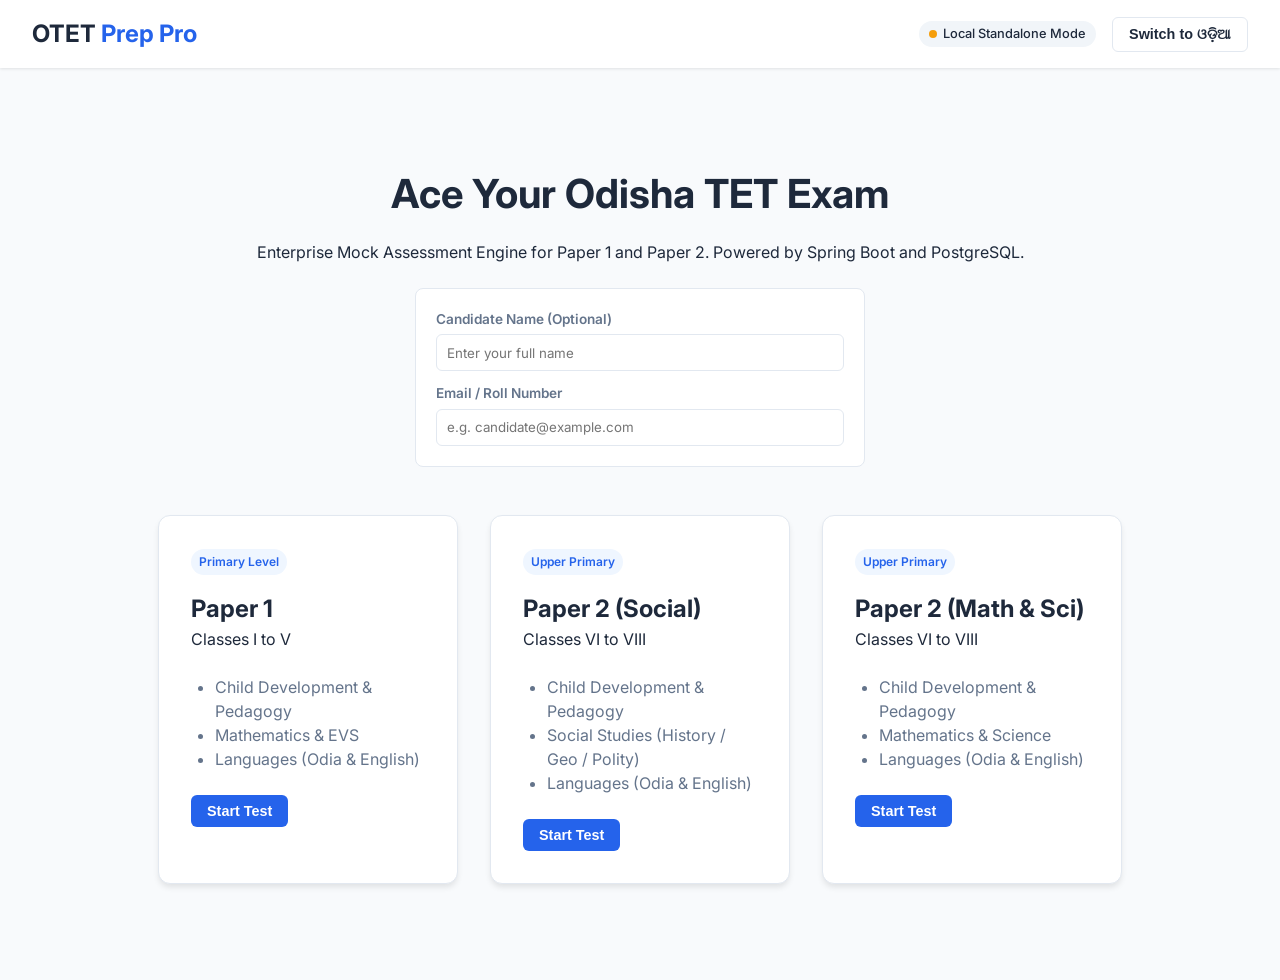
==== frontend/index.html @ 03b06c68 "feat: initial enterprise release - spring boot 3, postgresql schema, vercel frontend & anti-cheat en" ====
<!DOCTYPE html>
<html lang="en">

<head>
    <meta charset="UTF-8">
    <meta name="viewport" content="width=device-width, initial-scale=1.0">
    <title>OTET Prep Pro | Official Test Series</title>
    <link rel="stylesheet" href="style.css">
    <link rel="preconnect" href="https://fonts.googleapis.com">
    <link rel="preconnect" href="https://fonts.gstatic.com" crossorigin>
    <link href="https://fonts.googleapis.com/css2?family=Inter:wght@400;500;600;700&family=Noto+Sans+Oriya:wght@400;600;700&display=swap" rel="stylesheet">
</head>

<body>
    <div id="app">
        <!-- Header -->
        <header class="main-header">
            <div class="logo">OTET <span>Prep Pro</span></div>
            <div class="header-controls">
                <div id="server-status-pill" class="server-status">
                    <span class="dot"></span>
                    <span id="server-status-text">Connecting...</span>
                </div>
                <div class="timer-display" id="timer" style="display: none;">02:30:00</div>
                <button id="lang-toggle" class="btn-secondary">Switch to ଓଡ଼ିଆ</button>
            </div>
        </header>

        <!-- Landing Page View -->
        <main id="landing-view" class="view active">
            <div class="hero">
                <h1>Ace Your Odisha TET Exam</h1>
                <p>Enterprise Mock Assessment Engine for Paper 1 and Paper 2. Powered by Spring Boot and PostgreSQL.</p>

                <!-- Student Information Card -->
                <div style="max-width: 450px; margin: 1.5rem auto; text-align: left; background: white; padding: 1.25rem; border-radius: 8px; border: 1px solid var(--border);">
                    <label style="font-size: 0.85rem; font-weight: 600; color: var(--text-light); display: block; margin-bottom: 0.3rem;">Candidate Name (Optional)</label>
                    <input type="text" id="candidate-name" placeholder="Enter your full name" style="width: 100%; padding: 0.6rem; border: 1px solid var(--border); border-radius: 6px; margin-bottom: 0.75rem; font-family: inherit;">
                    
                    <label style="font-size: 0.85rem; font-weight: 600; color: var(--text-light); display: block; margin-bottom: 0.3rem;">Email / Roll Number</label>
                    <input type="text" id="candidate-email" placeholder="e.g. candidate@example.com" style="width: 100%; padding: 0.6rem; border: 1px solid var(--border); border-radius: 6px; font-family: inherit;">
                </div>

                <!-- Paper Selection Grid -->
                <div class="paper-selection" id="papers-container">
                    <div class="paper-card" data-paper="paper1">
                        <div class="tag">Primary Level</div>
                        <h2>Paper 1</h2>
                        <p>Classes I to V</p>
                        <ul>
                            <li>Child Development & Pedagogy</li>
                            <li>Mathematics & EVS</li>
                            <li>Languages (Odia & English)</li>
                        </ul>
                        <button class="btn-primary start-btn" data-paper="paper1">Start Test</button>
                    </div>

                    <div class="paper-card" data-paper="paper2-social">
                        <div class="tag">Upper Primary</div>
                        <h2>Paper 2 (Social)</h2>
                        <p>Classes VI to VIII</p>
                        <ul>
                            <li>Child Development & Pedagogy</li>
                            <li>Social Studies (History / Geo / Polity)</li>
                            <li>Languages (Odia & English)</li>
                        </ul>
                        <button class="btn-primary start-btn" data-paper="paper2-social">Start Test</button>
                    </div>

                    <div class="paper-card" data-paper="paper2-science">
                        <div class="tag">Upper Primary</div>
                        <h2>Paper 2 (Math & Sci)</h2>
                        <p>Classes VI to VIII</p>
                        <ul>
                            <li>Child Development & Pedagogy</li>
                            <li>Mathematics & Science</li>
                            <li>Languages (Odia & English)</li>
                        </ul>
                        <button class="btn-primary start-btn" data-paper="paper2-science">Start Test</button>
                    </div>
                </div>
            </div>
        </main>

        <!-- Quiz Interface View -->
        <main id="quiz-view" class="view" style="display: none;">
            <div class="quiz-container">
                <aside class="question-palette">
                    <h3>Questions Palette</h3>
                    <div class="palette-legend">
                        <span class="legend-item"><span class="dot answer"></span> Answered</span>
                        <span class="legend-item"><span class="dot visited"></span> Visited</span>
                        <span class="legend-item"><span class="dot marked"></span> Review</span>
                        <span class="legend-item"><span class="dot"></span> Not Visited</span>
                    </div>
                    <div class="grid" id="palette-grid">
                        <!-- Generated by JS -->
                    </div>
                </aside>

                <section class="question-area">
                    <div class="question-header">
                        <span class="subject-tag" id="current-subject">CDP</span>
                        <span class="question-info">Question <span id="q-number">1</span> of <span id="total-q">150</span></span>
                    </div>

                    <div class="question-content">
                        <p id="q-text" class="q-text">Loading question...</p>
                    </div>

                    <div class="options-list" id="options-container">
                        <!-- Options generated by JS -->
                    </div>

                    <div class="quiz-controls">
                        <button id="btn-prev" class="btn-secondary" disabled>Previous</button>
                        <button id="btn-mark" class="btn-secondary">Mark for Review</button>
                        <button id="btn-clear" class="btn-secondary">Clear Selection</button>
                        <button id="btn-next" class="btn-primary">Next</button>
                        <button id="btn-submit" class="btn-danger">Submit Exam</button>
                    </div>
                </section>
            </div>
        </main>

        <!-- Result & Review View -->
        <main id="result-view" class="view" style="display: none;">
            <div class="result-card">
                <h2>Exam Performance Report</h2>
                <div class="score-circle">
                    <span id="score-display">0</span>
                    <span class="total">/ <span id="result-total-display">150</span></span>
                </div>
                <p id="score-msg">Calculating results...</p>

                <div class="stats-grid">
                    <div class="stat-item">
                        <label>Correct</label>
                        <span id="stat-correct" class="text-green">0</span>
                    </div>
                    <div class="stat-item">
                        <label>Incorrect</label>
                        <span id="stat-wrong" class="text-red">0</span>
                    </div>
                    <div class="stat-item">
                        <label>Unattempted</label>
                        <span id="stat-skip">0</span>
                    </div>
                </div>

                <div id="subject-breakdown-container"></div>

                <div class="action-buttons" style="margin-top: 1.5rem; display: flex; gap: 1rem; justify-content: center;">
                    <button class="btn-secondary" id="btn-review-toggle">Show Detailed Question Review</button>
                    <button class="btn-primary" onclick="window.location.reload()">Take Another Test</button>
                </div>

                <!-- Detailed Question Review Section -->
                <div id="detailed-review-section" class="review-section" style="display: none;">
                    <h3 style="margin-bottom: 1rem;">Question-by-Question Review</h3>
                    <div id="reviews-list"></div>
                </div>
            </div>
        </main>
    </div>

    <!-- Script imports -->
    <script src="config.js"></script>
    <script src="app.js"></script>
</body>

</html>
---- frontend/style.css ----
:root {
    --primary: #2563eb;
    --primary-dark: #1d4ed8;
    --secondary: #64748b;
    --bg-light: #f8fafc;
    --bg-white: #ffffff;
    --text-main: #1e293b;
    --text-light: #64748b;
    --border: #e2e8f0;
    --success: #22c55e;
    --danger: #ef4444;
    --warning: #f59e0b;
}

* {
    box-sizing: border-box;
    margin: 0;
    padding: 0;
}

body {
    font-family: 'Inter', 'Noto Sans Oriya', sans-serif;
    background-color: var(--bg-light);
    color: var(--text-main);
    line-height: 1.5;
}

#app {
    min-height: 100vh;
    display: flex;
    flex-direction: column;
}

/* Header */
.main-header {
    background: var(--bg-white);
    padding: 1rem 2rem;
    display: flex;
    justify-content: space-between;
    align-items: center;
    box-shadow: 0 1px 3px rgba(0, 0, 0, 0.1);
    position: sticky;
    top: 0;
    z-index: 100;
}

.logo {
    font-size: 1.5rem;
    font-weight: 700;
    color: var(--text-main);
}

.logo span {
    color: var(--primary);
}

.header-controls {
    display: flex;
    align-items: center;
    gap: 1rem;
}

.timer-display {
    font-family: monospace;
    font-size: 1.25rem;
    font-weight: 700;
    color: var(--danger);
    background: #fef2f2;
    padding: 0.25rem 0.75rem;
    border-radius: 4px;
}

/* Buttons */
.btn-primary,
.btn-secondary,
.btn-danger {
    padding: 0.5rem 1rem;
    border-radius: 6px;
    border: none;
    font-weight: 600;
    cursor: pointer;
    transition: all 0.2s;
    font-size: 0.9rem;
}

.btn-primary {
    background: var(--primary);
    color: white;
}

.btn-primary:hover {
    background: var(--primary-dark);
}

.btn-secondary {
    background: white;
    border: 1px solid var(--border);
    color: var(--text-main);
}

.btn-secondary:hover {
    background: #f1f5f9;
}

.btn-danger {
    background: var(--danger);
    color: white;
}

.btn-warning {
    background: var(--warning);
    color: white;
}

.btn-warning:hover {
    background: #d97706;
}

/* Views */
.view {
    flex: 1;
    padding: 2rem;
    max-width: 1280px;
    margin: 0 auto;
    width: 100%;
}

/* Landing Page */
.hero {
    text-align: center;
    padding: 4rem 1rem;
}

.hero h1 {
    font-size: 2.5rem;
    margin-bottom: 1rem;
    color: var(--text-main);
}

.paper-selection {
    display: flex;
    justify-content: center;
    gap: 2rem;
    margin-top: 3rem;
    flex-wrap: wrap;
}

.paper-card {
    background: var(--bg-white);
    padding: 2rem;
    border-radius: 12px;
    box-shadow: 0 4px 6px -1px rgba(0, 0, 0, 0.1);
    width: 300px;
    text-align: left;
    border: 1px solid var(--border);
    cursor: pointer;
    transition: transform 0.2s, box-shadow 0.2s;
}

.paper-card:hover {
    transform: translateY(-4px);
    box-shadow: 0 10px 15px -3px rgba(0, 0, 0, 0.1);
    border-color: var(--primary);
}

.paper-card .tag {
    display: inline-block;
    padding: 0.25rem 0.5rem;
    background: #eff6ff;
    color: var(--primary);
    font-size: 0.75rem;
    border-radius: 999px;
    margin-bottom: 1rem;
    font-weight: 600;
}

.paper-card ul {
    margin: 1.5rem 0;
    padding-left: 1.5rem;
    color: var(--text-light);
}

/* Quiz Interface */
.quiz-container {
    display: grid;
    grid-template-columns: 280px 1fr;
    gap: 2rem;
    height: calc(100vh - 100px);
}

.question-palette {
    background: var(--bg-white);
    padding: 1.5rem;
    border-radius: 8px;
    border: 1px solid var(--border);
    overflow-y: auto;
}

.grid {
    display: grid;
    grid-template-columns: repeat(5, 1fr);
    gap: 0.5rem;
    margin-top: 1rem;
}

.grid button {
    width: 100%;
    aspect-ratio: 1;
    border: 1px solid var(--border);
    background: white;
    border-radius: 50%;
    font-size: 0.8rem;
    cursor: pointer;
    color: var(--text-light);
}

.grid button.active {
    border-color: var(--text-main);
    font-weight: bold;
    border-width: 2px;
}

.grid button.answered {
    background: var(--success);
    color: white;
    border-color: var(--success);
}

.grid button.visited {
    background: #e2e8f0;
}

.question-area {
    background: var(--bg-white);
    padding: 2rem;
    border-radius: 8px;
    border: 1px solid var(--border);
    display: flex;
    flex-direction: column;
}

.question-header {
    display: flex;
    justify-content: space-between;
    margin-bottom: 2rem;
    padding-bottom: 1rem;
    border-bottom: 1px solid var(--border);
}

.subject-tag {
    background: #e0f2fe;
    color: #0369a1;
    padding: 0.25rem 0.75rem;
    border-radius: 4px;
    font-weight: 600;
}

.q-text {
    font-size: 1.25rem;
    font-weight: 500;
    margin-bottom: 2rem;
}

.options-list {
    display: flex;
    flex-direction: column;
    gap: 1rem;
    margin-bottom: auto;
}

.option-item {
    display: flex;
    align-items: center;
    padding: 1rem;
    border: 1px solid var(--border);
    border-radius: 8px;
    cursor: pointer;
    transition: all 0.2s;
}

.option-item:hover {
    background: #f8fafc;
}

.option-item.selected {
    background: #eff6ff;
    border-color: var(--primary);
}

.circle {
    width: 20px;
    height: 20px;
    border: 2px solid var(--text-light);
    border-radius: 50%;
    margin-right: 1rem;
}

.selected .circle {
    border-color: var(--primary);
    background: var(--primary);
    box-shadow: inset 0 0 0 3px white;
}

.quiz-controls {
    display: flex;
    justify-content: space-between;
    margin-top: 2rem;
    padding-top: 1rem;
    border-top: 1px solid var(--border);
}

/* Result View */
.result-card {
    background: var(--bg-white);
    padding: 3rem;
    border-radius: 12px;
    max-width: 600px;
    margin: 2rem auto;
    text-align: center;
    box-shadow: 0 4px 6px -1px rgba(0, 0, 0, 0.1);
}

.score-circle {
    font-size: 4rem;
    font-weight: 700;
    color: var(--primary);
    margin: 2rem 0;
}

.score-circle .total {
    font-size: 1.5rem;
    color: var(--secondary);
}

.stats-grid {
    display: grid;
    grid-template-columns: repeat(3, 1fr);
    gap: 1rem;
    margin: 2rem 0;
}

.stat-item {
    display: flex;
    flex-direction: column;
    padding: 1rem;
    background: var(--bg-light);
    border-radius: 8px;
}

.text-green {
    color: var(--success);
    font-weight: bold;
    font-size: 1.25rem;
}

.text-red {
    color: var(--danger);
    font-weight: bold;
    font-size: 1.25rem;
}

@media (max-width: 768px) {
    .quiz-container {
        grid-template-columns: 1fr;
    }

    .question-palette {
        display: none;
        /* Hide palette on mobile for simplicity */
    }
}

/* Added styles for Enterprise Exam Features */
.server-status {
    display: inline-flex;
    align-items: center;
    gap: 0.4rem;
    font-size: 0.8rem;
    font-weight: 500;
    padding: 0.2rem 0.6rem;
    border-radius: 9999px;
    background: #f1f5f9;
}
.server-status .dot {
    width: 8px;
    height: 8px;
    border-radius: 50%;
    background: #94a3b8;
}
.server-status.online .dot {
    background: var(--success);
}
.server-status.offline .dot {
    background: var(--warning);
}

.palette-legend .dot.marked {
    background: var(--warning);
}
.question-palette .grid button.marked {
    background: #fef3c7;
    border-color: var(--warning);
    color: #92400e;
    font-weight: 700;
}

.review-section {
    margin-top: 2rem;
    text-align: left;
}
.review-item {
    background: white;
    border: 1px solid var(--border);
    border-radius: 8px;
    padding: 1.25rem;
    margin-bottom: 1rem;
}
.review-item.correct {
    border-left: 5px solid var(--success);
}
.review-item.wrong {
    border-left: 5px solid var(--danger);
}
.review-item.skipped {
    border-left: 5px solid var(--secondary);
}
.review-header {
    display: flex;
    justify-content: space-between;
    margin-bottom: 0.5rem;
    font-size: 0.9rem;
    color: var(--text-light);
}
.review-badge {
    padding: 0.15rem 0.5rem;
    border-radius: 4px;
    font-size: 0.75rem;
    font-weight: 700;
    text-transform: uppercase;
}
.review-badge.correct { background: #dcfce7; color: #15803d; }
.review-badge.wrong { background: #fee2e2; color: #b91c1c; }
.review-badge.skipped { background: #f1f5f9; color: #475569; }

.review-opt-list {
    margin: 0.75rem 0;
    display: flex;
    flex-direction: column;
    gap: 0.4rem;
}
.review-opt {
    padding: 0.5rem 0.75rem;
    border-radius: 6px;
    font-size: 0.9rem;
    border: 1px solid var(--border);
}
.review-opt.is-correct {
    background: #f0fdf4;
    border-color: var(--success);
    font-weight: 600;
}
.review-opt.user-picked-wrong {
    background: #fef2f2;
    border-color: var(--danger);
    text-decoration: line-through;
}
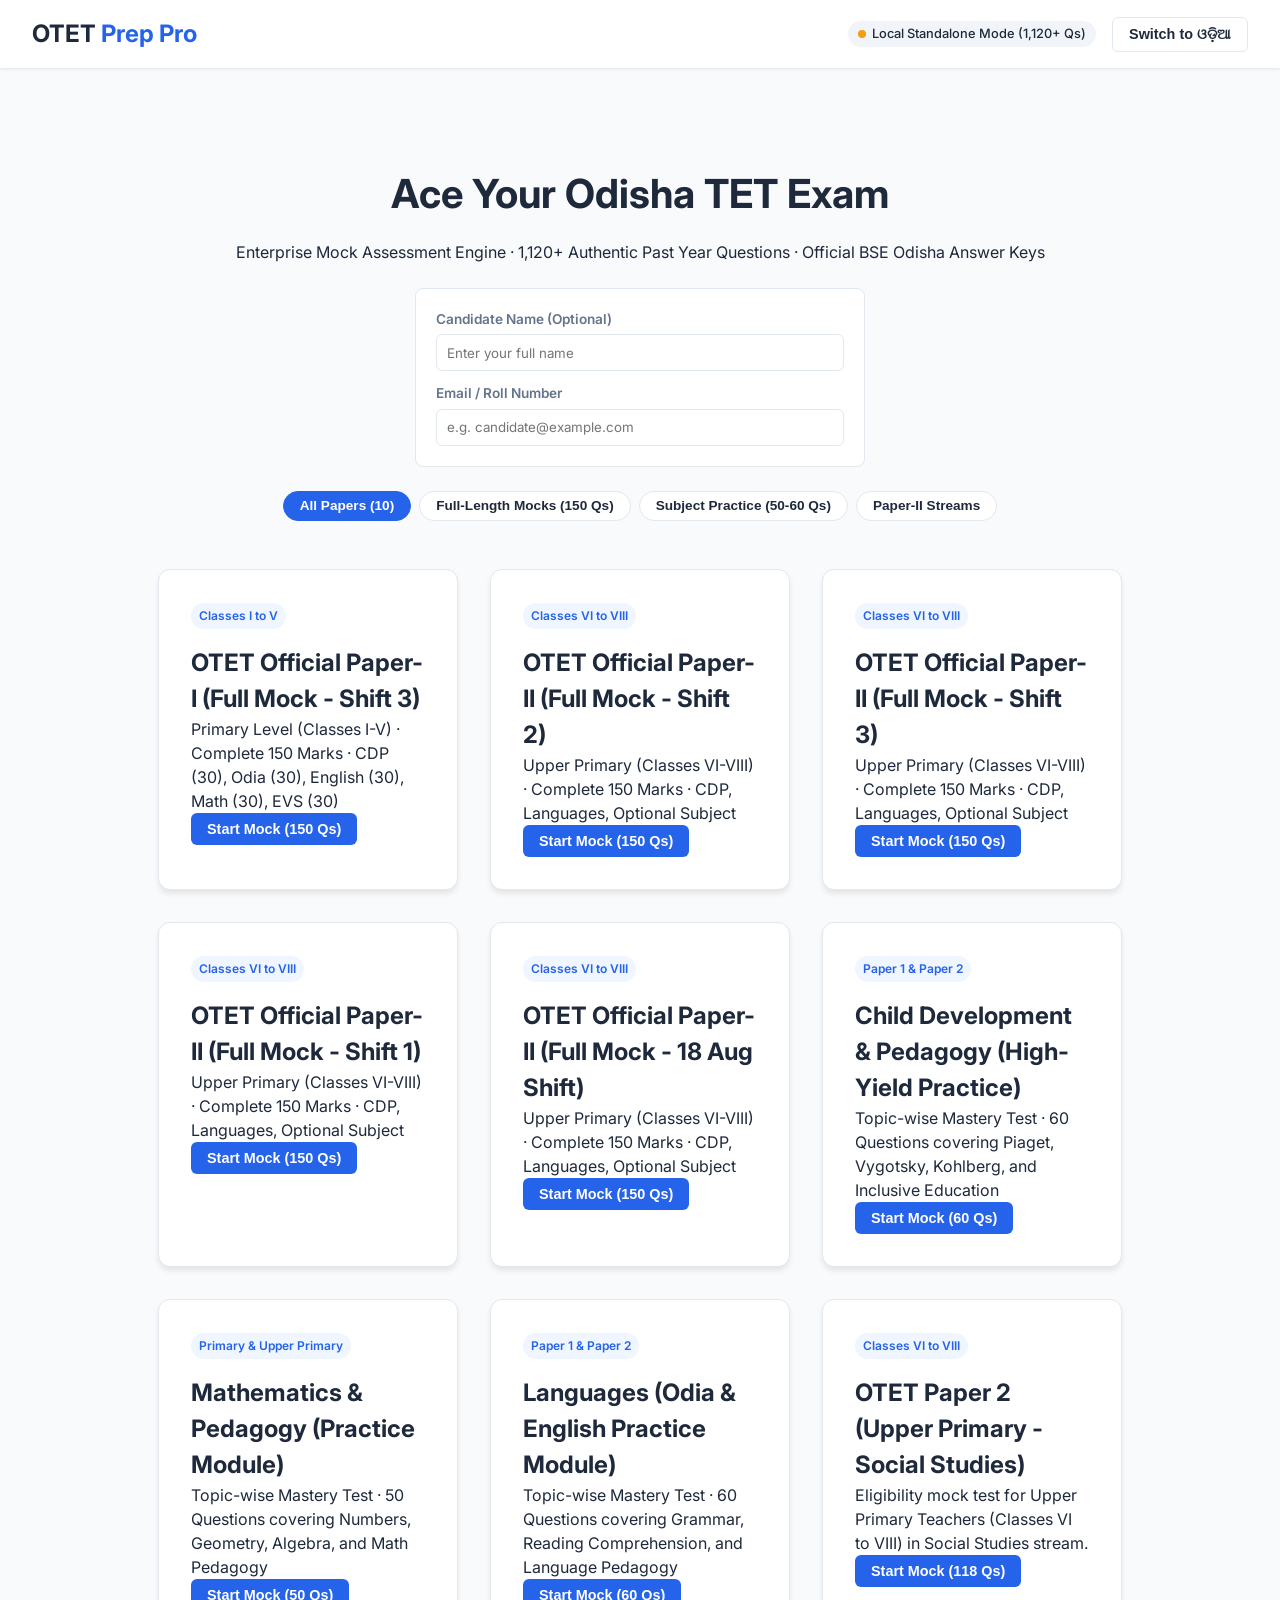
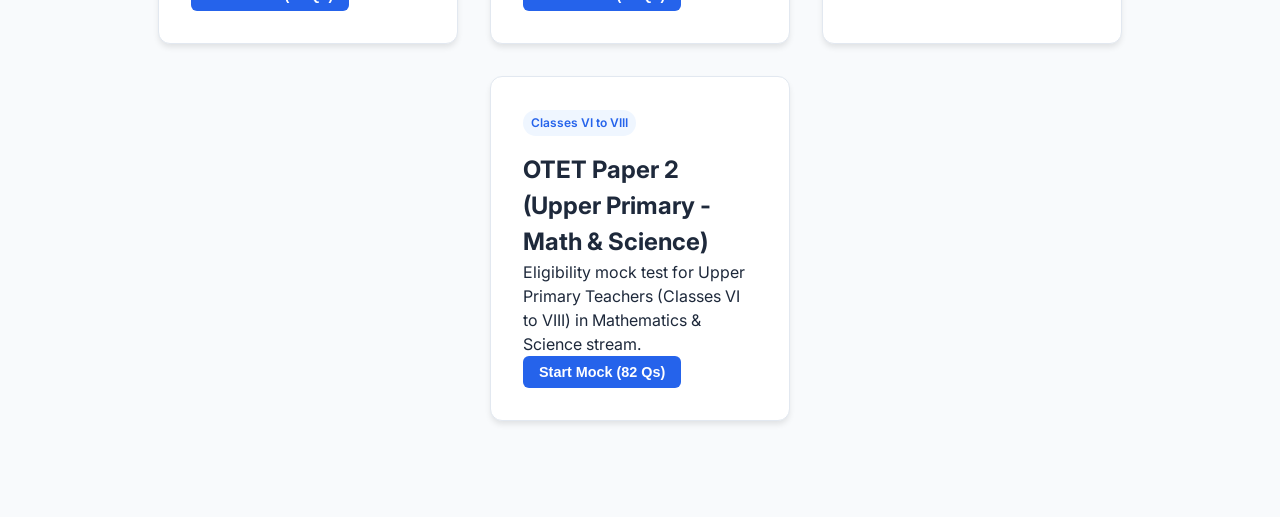
==== commit eb9fb2d8: "feat: scale database to 1,120+ verified questions across 10 official mock papers with category filte" ====
--- a/frontend/index.html
+++ b/frontend/index.html
@@ -4,7 +4,7 @@
 <head>
     <meta charset="UTF-8">
     <meta name="viewport" content="width=device-width, initial-scale=1.0">
-    <title>OTET Prep Pro | Official Test Series</title>
+    <title>OTET Prep Pro | Official Test Series & Question Bank</title>
     <link rel="stylesheet" href="style.css">
     <link rel="preconnect" href="https://fonts.googleapis.com">
     <link rel="preconnect" href="https://fonts.gstatic.com" crossorigin>
@@ -30,7 +30,7 @@
         <main id="landing-view" class="view active">
             <div class="hero">
                 <h1>Ace Your Odisha TET Exam</h1>
-                <p>Enterprise Mock Assessment Engine for Paper 1 and Paper 2. Powered by Spring Boot and PostgreSQL.</p>
+                <p>Enterprise Mock Assessment Engine · 1,120+ Authentic Past Year Questions · Official BSE Odisha Answer Keys</p>
 
                 <!-- Student Information Card -->
                 <div style="max-width: 450px; margin: 1.5rem auto; text-align: left; background: white; padding: 1.25rem; border-radius: 8px; border: 1px solid var(--border);">
@@ -41,43 +41,17 @@
                     <input type="text" id="candidate-email" placeholder="e.g. candidate@example.com" style="width: 100%; padding: 0.6rem; border: 1px solid var(--border); border-radius: 6px; font-family: inherit;">
                 </div>
 
+                <!-- Exam Category Filters -->
+                <div style="display: flex; gap: 0.5rem; justify-content: center; margin: 1.5rem 0 1rem; flex-wrap: wrap;">
+                    <button class="btn-secondary filter-tab active" data-filter="all">All Papers (10)</button>
+                    <button class="btn-secondary filter-tab" data-filter="full">Full-Length Mocks (150 Qs)</button>
+                    <button class="btn-secondary filter-tab" data-filter="subject">Subject Practice (50-60 Qs)</button>
+                    <button class="btn-secondary filter-tab" data-filter="stream">Paper-II Streams</button>
+                </div>
+
                 <!-- Paper Selection Grid -->
                 <div class="paper-selection" id="papers-container">
-                    <div class="paper-card" data-paper="paper1">
-                        <div class="tag">Primary Level</div>
-                        <h2>Paper 1</h2>
-                        <p>Classes I to V</p>
-                        <ul>
-                            <li>Child Development & Pedagogy</li>
-                            <li>Mathematics & EVS</li>
-                            <li>Languages (Odia & English)</li>
-                        </ul>
-                        <button class="btn-primary start-btn" data-paper="paper1">Start Test</button>
-                    </div>
-
-                    <div class="paper-card" data-paper="paper2-social">
-                        <div class="tag">Upper Primary</div>
-                        <h2>Paper 2 (Social)</h2>
-                        <p>Classes VI to VIII</p>
-                        <ul>
-                            <li>Child Development & Pedagogy</li>
-                            <li>Social Studies (History / Geo / Polity)</li>
-                            <li>Languages (Odia & English)</li>
-                        </ul>
-                        <button class="btn-primary start-btn" data-paper="paper2-social">Start Test</button>
-                    </div>
-
-                    <div class="paper-card" data-paper="paper2-science">
-                        <div class="tag">Upper Primary</div>
-                        <h2>Paper 2 (Math & Sci)</h2>
-                        <p>Classes VI to VIII</p>
-                        <ul>
-                            <li>Child Development & Pedagogy</li>
-                            <li>Mathematics & Science</li>
-                            <li>Languages (Odia & English)</li>
-                        </ul>
-                        <button class="btn-primary start-btn" data-paper="paper2-science">Start Test</button>
-                    </div>
+                    <p style="grid-column: 1 / -1; color: var(--text-light);">Loading test papers from database...</p>
                 </div>
             </div>
         </main>
--- a/frontend/style.css
+++ b/frontend/style.css
@@ -464,3 +464,22 @@
     border-color: var(--danger);
     text-decoration: line-through;
 }
+
+/* Filter Tabs Styling */
+.filter-tab {
+    border-radius: 9999px;
+    padding: 0.4rem 1rem;
+    font-size: 0.85rem;
+    cursor: pointer;
+    border: 1px solid var(--border);
+    background: white;
+    transition: all 0.2s;
+}
+.filter-tab.active {
+    background: var(--primary);
+    color: white;
+    border-color: var(--primary);
+}
+.filter-tab:hover:not(.active) {
+    background: #f1f5f9;
+}
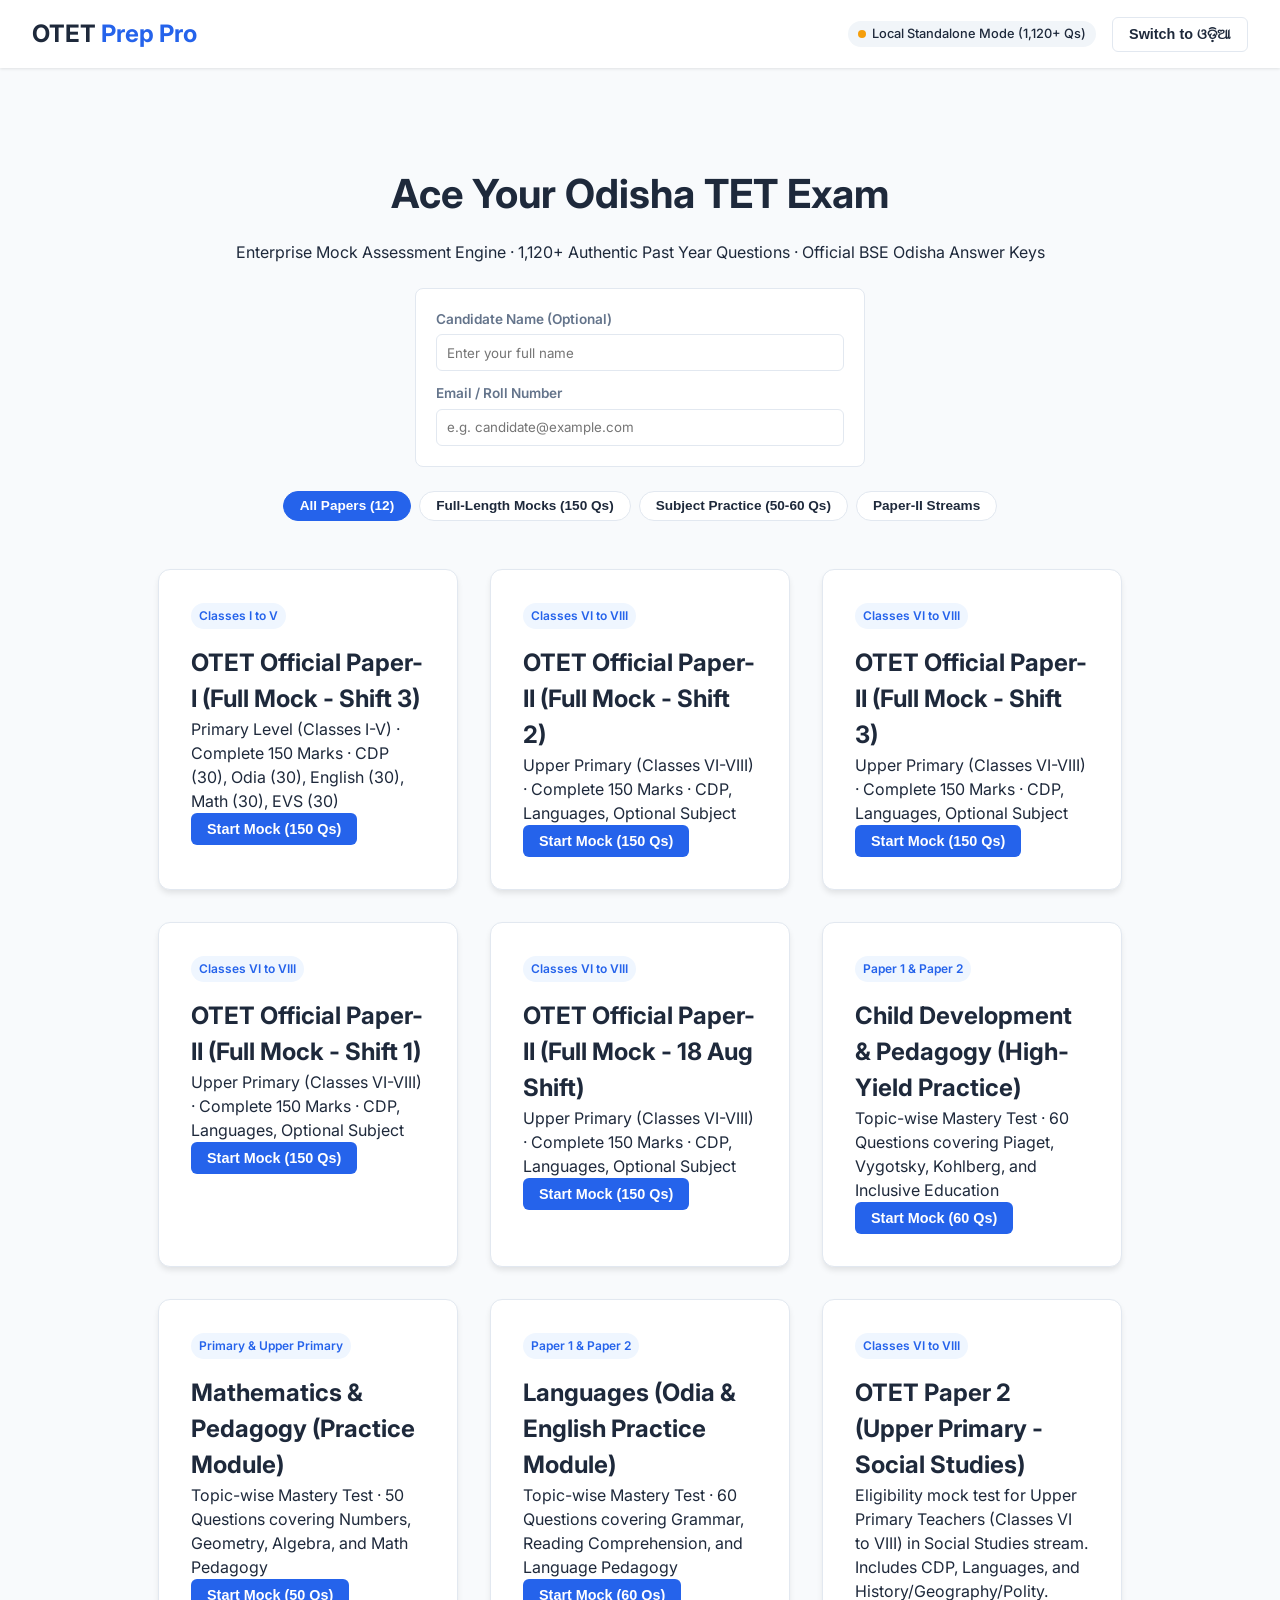
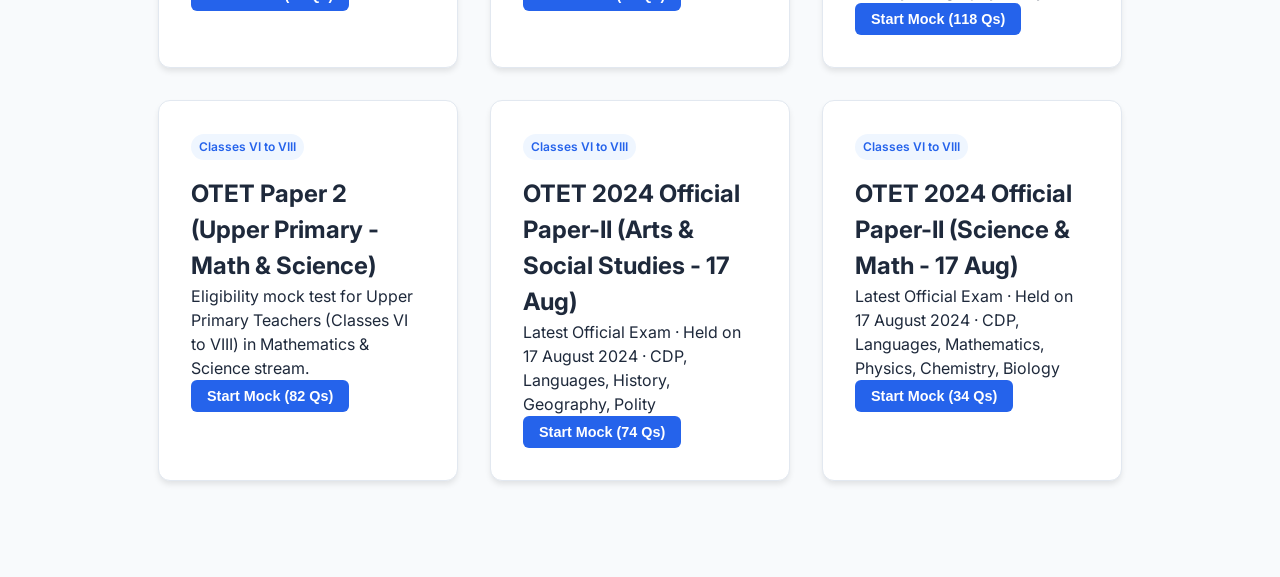
==== commit 30aca2ff: "feat: parse and solve 2024 Arts & Science official papers, scaling to 1,228 questions across 12 test" ====
--- a/frontend/index.html
+++ b/frontend/index.html
@@ -43,7 +43,7 @@
 
                 <!-- Exam Category Filters -->
                 <div style="display: flex; gap: 0.5rem; justify-content: center; margin: 1.5rem 0 1rem; flex-wrap: wrap;">
-                    <button class="btn-secondary filter-tab active" data-filter="all">All Papers (10)</button>
+                    <button class="btn-secondary filter-tab active" data-filter="all">All Papers (12)</button>
                     <button class="btn-secondary filter-tab" data-filter="full">Full-Length Mocks (150 Qs)</button>
                     <button class="btn-secondary filter-tab" data-filter="subject">Subject Practice (50-60 Qs)</button>
                     <button class="btn-secondary filter-tab" data-filter="stream">Paper-II Streams</button>
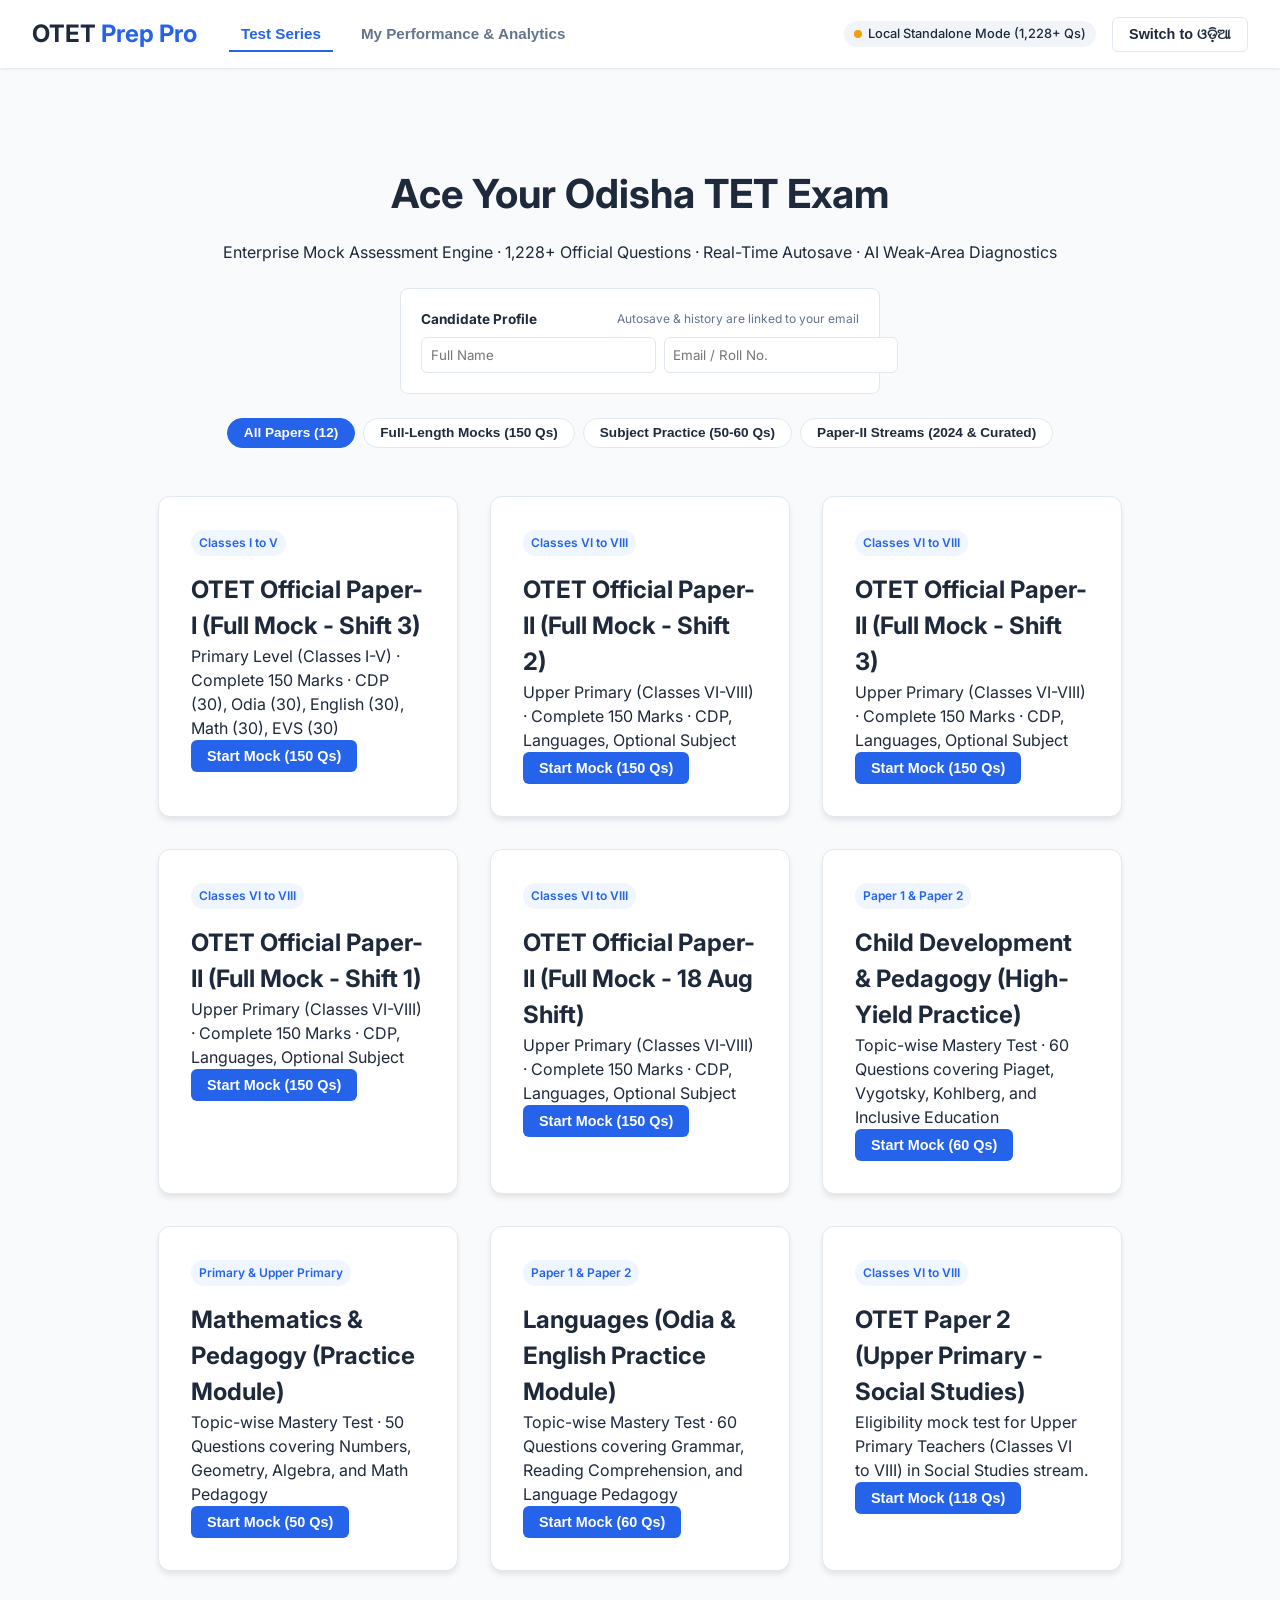
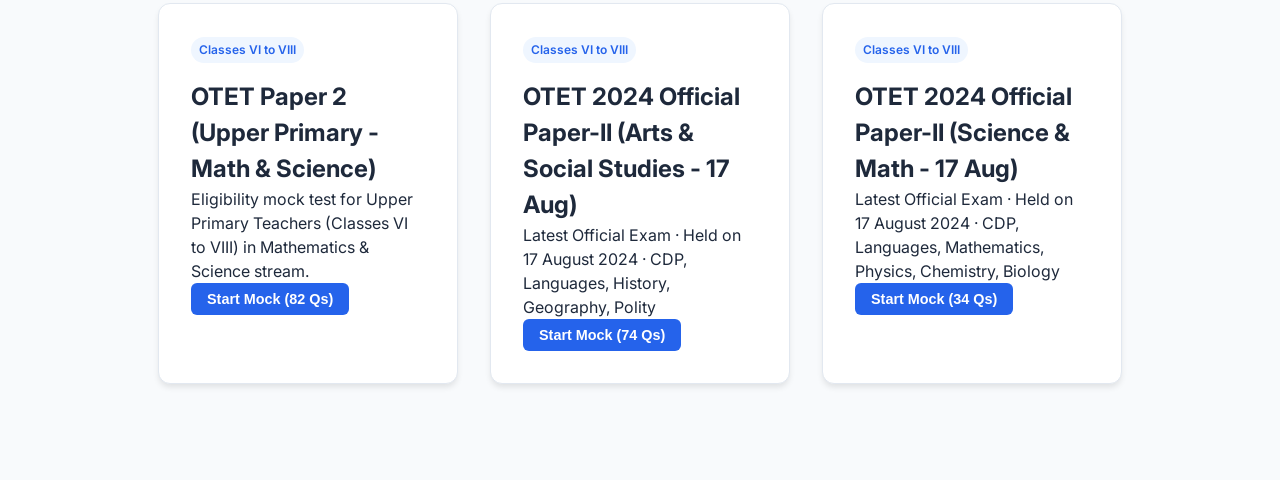
==== commit ee384773: "feat(enterprise): stateful real-time autosave, tab crash recovery, and student analytics dashboard w" ====
--- a/frontend/index.html
+++ b/frontend/index.html
@@ -4,7 +4,7 @@
 <head>
     <meta charset="UTF-8">
     <meta name="viewport" content="width=device-width, initial-scale=1.0">
-    <title>OTET Prep Pro | Official Test Series & Question Bank</title>
+    <title>OTET Prep Pro | Enterprise Assessment & Diagnostic Platform</title>
     <link rel="stylesheet" href="style.css">
     <link rel="preconnect" href="https://fonts.googleapis.com">
     <link rel="preconnect" href="https://fonts.gstatic.com" crossorigin>
@@ -13,10 +13,20 @@
 
 <body>
     <div id="app">
-        <!-- Header -->
+        <!-- Main Navigation Header -->
         <header class="main-header">
-            <div class="logo">OTET <span>Prep Pro</span></div>
+            <div style="display: flex; align-items: center; gap: 2rem;">
+                <div class="logo">OTET <span>Prep Pro</span></div>
+                <nav class="main-nav">
+                    <button class="nav-tab active" id="nav-catalog-btn">Test Series</button>
+                    <button class="nav-tab" id="nav-dashboard-btn">My Performance & Analytics</button>
+                </nav>
+            </div>
             <div class="header-controls">
+                <div id="autosave-indicator" class="autosave-indicator" style="display: none;">
+                    <span class="dot"></span>
+                    <span id="autosave-text">Autosaved</span>
+                </div>
                 <div id="server-status-pill" class="server-status">
                     <span class="dot"></span>
                     <span id="server-status-text">Connecting...</span>
@@ -26,19 +36,34 @@
             </div>
         </header>
 
-        <!-- Landing Page View -->
+        <!-- Ongoing Test Recovery Banner -->
+        <div id="recovery-banner" class="recovery-banner" style="display: none;">
+            <div>
+                <strong>⚠️ Unfinished Exam Detected:</strong>
+                <span id="recovery-text">You have an ongoing test in progress.</span>
+            </div>
+            <div style="display: flex; gap: 0.5rem;">
+                <button id="btn-resume-exam" class="btn-primary" style="padding: 0.35rem 0.8rem; font-size: 0.85rem;">Resume Test</button>
+                <button id="btn-discard-exam" class="btn-secondary" style="padding: 0.35rem 0.8rem; font-size: 0.85rem;">Dismiss</button>
+            </div>
+        </div>
+
+        <!-- 1. Catalog View (Landing Page) -->
         <main id="landing-view" class="view active">
             <div class="hero">
                 <h1>Ace Your Odisha TET Exam</h1>
-                <p>Enterprise Mock Assessment Engine · 1,120+ Authentic Past Year Questions · Official BSE Odisha Answer Keys</p>
-
-                <!-- Student Information Card -->
-                <div style="max-width: 450px; margin: 1.5rem auto; text-align: left; background: white; padding: 1.25rem; border-radius: 8px; border: 1px solid var(--border);">
-                    <label style="font-size: 0.85rem; font-weight: 600; color: var(--text-light); display: block; margin-bottom: 0.3rem;">Candidate Name (Optional)</label>
-                    <input type="text" id="candidate-name" placeholder="Enter your full name" style="width: 100%; padding: 0.6rem; border: 1px solid var(--border); border-radius: 6px; margin-bottom: 0.75rem; font-family: inherit;">
-                    
-                    <label style="font-size: 0.85rem; font-weight: 600; color: var(--text-light); display: block; margin-bottom: 0.3rem;">Email / Roll Number</label>
-                    <input type="text" id="candidate-email" placeholder="e.g. candidate@example.com" style="width: 100%; padding: 0.6rem; border: 1px solid var(--border); border-radius: 6px; font-family: inherit;">
+                <p>Enterprise Mock Assessment Engine · 1,228+ Official Questions · Real-Time Autosave · AI Weak-Area Diagnostics</p>
+
+                <!-- Student Profile Card -->
+                <div style="max-width: 480px; margin: 1.5rem auto; text-align: left; background: white; padding: 1.25rem; border-radius: 8px; border: 1px solid var(--border);">
+                    <div style="display: flex; justify-content: space-between; align-items: center; margin-bottom: 0.5rem;">
+                        <span style="font-size: 0.85rem; font-weight: 700; color: var(--text-main);">Candidate Profile</span>
+                        <span style="font-size: 0.75rem; color: var(--text-light);">Autosave & history are linked to your email</span>
+                    </div>
+                    <div style="display: flex; gap: 0.5rem;">
+                        <input type="text" id="candidate-name" placeholder="Full Name" style="flex: 1; padding: 0.55rem; border: 1px solid var(--border); border-radius: 6px; font-family: inherit;">
+                        <input type="email" id="candidate-email" placeholder="Email / Roll No." style="flex: 1.2; padding: 0.55rem; border: 1px solid var(--border); border-radius: 6px; font-family: inherit;">
+                    </div>
                 </div>
 
                 <!-- Exam Category Filters -->
@@ -46,7 +71,7 @@
                     <button class="btn-secondary filter-tab active" data-filter="all">All Papers (12)</button>
                     <button class="btn-secondary filter-tab" data-filter="full">Full-Length Mocks (150 Qs)</button>
                     <button class="btn-secondary filter-tab" data-filter="subject">Subject Practice (50-60 Qs)</button>
-                    <button class="btn-secondary filter-tab" data-filter="stream">Paper-II Streams</button>
+                    <button class="btn-secondary filter-tab" data-filter="stream">Paper-II Streams (2024 & Curated)</button>
                 </div>
 
                 <!-- Paper Selection Grid -->
@@ -56,7 +81,47 @@
             </div>
         </main>
 
-        <!-- Quiz Interface View -->
+        <!-- 2. Student Dashboard & Analytics View -->
+        <main id="dashboard-view" class="view" style="display: none; max-width: 1000px; margin: 2rem auto; padding: 0 1.5rem;">
+            <div class="dashboard-card">
+                <h2>Candidate Performance & Analytics</h2>
+                <p style="color: var(--text-light); margin-top: 0.25rem;">Track your exam readiness, past attempts, score trends, and priority revision topics.</p>
+
+                <div style="margin: 1.25rem 0; display: flex; gap: 0.75rem; align-items: center;">
+                    <input type="email" id="dashboard-email-input" placeholder="Enter your email to load history" style="padding: 0.6rem 1rem; border: 1px solid var(--border); border-radius: 6px; font-family: inherit; width: 320px;">
+                    <button id="btn-load-history" class="btn-primary">View My History</button>
+                </div>
+
+                <!-- Diagnostic Summary Card -->
+                <div id="diagnostic-summary-box" style="display: none; background: #faf5ff; border: 1px solid #e9d5ff; border-radius: 8px; padding: 1rem 1.25rem; margin: 1.25rem 0;">
+                    <h3 style="color: #6b21a8; font-size: 1rem; margin-bottom: 0.3rem;">🧠 AI Weak-Area Diagnostic Insights</h3>
+                    <p id="diagnostic-summary-text" style="font-size: 0.9rem; color: #4c1d95;">Analysis loading...</p>
+                </div>
+
+                <!-- Attempt History Table -->
+                <div style="overflow-x: auto; margin-top: 1rem;">
+                    <table class="history-table">
+                        <thead>
+                            <tr>
+                                <th>Test Paper</th>
+                                <th>Date & Time</th>
+                                <th>Score / Total</th>
+                                <th>Percentage</th>
+                                <th>Result</th>
+                                <th>Diagnostic Focus</th>
+                            </tr>
+                        </thead>
+                        <tbody id="history-table-body">
+                            <tr>
+                                <td colspan="6" style="text-align: center; color: var(--text-light); padding: 2rem;">Enter your email above to load your past test attempts and diagnostics.</td>
+                            </tr>
+                        </tbody>
+                    </table>
+                </div>
+            </div>
+        </main>
+
+        <!-- 3. Quiz Interface View (With Real-Time Autosave) -->
         <main id="quiz-view" class="view" style="display: none;">
             <div class="quiz-container">
                 <aside class="question-palette">
@@ -97,7 +162,7 @@
             </div>
         </main>
 
-        <!-- Result & Review View -->
+        <!-- 4. Result & Detailed Review View -->
         <main id="result-view" class="view" style="display: none;">
             <div class="result-card">
                 <h2>Exam Performance Report</h2>
@@ -122,9 +187,15 @@
                     </div>
                 </div>
 
+                <!-- Weak Area Diagnostic Callout -->
+                <div id="result-diagnostic-box" style="background: #f8fafc; border: 1px solid var(--border); border-left: 4px solid var(--warning); border-radius: 6px; padding: 1rem; margin: 1.25rem 0; text-align: left;">
+                    <strong style="color: var(--text-main); font-size: 0.95rem;">🎯 Targeted Revision Diagnostic:</strong>
+                    <p id="result-diagnostic-text" style="font-size: 0.85rem; color: var(--text-light); margin-top: 0.25rem;">Analyzing errors...</p>
+                </div>
+
                 <div id="subject-breakdown-container"></div>
 
-                <div class="action-buttons" style="margin-top: 1.5rem; display: flex; gap: 1rem; justify-content: center;">
+                <div class="action-buttons" style="margin-top: 1.5rem; display: flex; gap: 1rem; justify-content: center; flex-wrap: wrap;">
                     <button class="btn-secondary" id="btn-review-toggle">Show Detailed Question Review</button>
                     <button class="btn-primary" onclick="window.location.reload()">Take Another Test</button>
                 </div>
--- a/frontend/style.css
+++ b/frontend/style.css
@@ -483,3 +483,110 @@
 .filter-tab:hover:not(.active) {
     background: #f1f5f9;
 }
+
+/* Recovery Banner */
+.recovery-banner {
+    background: #eff6ff;
+    border: 1px solid #bfdbfe;
+    border-radius: 8px;
+    padding: 0.85rem 1.25rem;
+    margin: 1rem auto 1.5rem;
+    max-width: 900px;
+    display: flex;
+    justify-content: space-between;
+    align-items: center;
+    gap: 1rem;
+    animation: fadeIn 0.3s ease-in-out;
+}
+.recovery-banner strong {
+    color: #1e40af;
+}
+
+/* Nav Tabs */
+.main-nav {
+    display: flex;
+    gap: 1rem;
+}
+.nav-tab {
+    background: none;
+    border: none;
+    padding: 0.5rem 0.75rem;
+    font-size: 0.95rem;
+    font-weight: 600;
+    color: var(--text-light);
+    cursor: pointer;
+    border-bottom: 2px solid transparent;
+}
+.nav-tab.active {
+    color: var(--primary);
+    border-bottom-color: var(--primary);
+}
+
+/* Autosave Indicator */
+.autosave-indicator {
+    font-size: 0.75rem;
+    color: var(--text-light);
+    display: flex;
+    align-items: center;
+    gap: 0.35rem;
+    background: #f8fafc;
+    border: 1px solid var(--border);
+    padding: 0.2rem 0.6rem;
+    border-radius: 9999px;
+}
+.autosave-indicator .dot {
+    width: 6px;
+    height: 6px;
+    border-radius: 50%;
+    background: var(--success);
+}
+.autosave-indicator.syncing .dot {
+    background: var(--warning);
+    animation: pulse 1s infinite;
+}
+
+/* Dashboard Styles */
+.dashboard-card {
+    background: white;
+    border: 1px solid var(--border);
+    border-radius: 8px;
+    padding: 1.5rem;
+    margin-bottom: 1.5rem;
+    text-align: left;
+}
+.history-table {
+    width: 100%;
+    border-collapse: collapse;
+    margin-top: 1rem;
+    font-size: 0.9rem;
+}
+.history-table th, .history-table td {
+    padding: 0.75rem 1rem;
+    border-bottom: 1px solid var(--border);
+    text-align: left;
+}
+.history-table th {
+    background: #f8fafc;
+    font-weight: 600;
+    color: var(--text-light);
+}
+.diagnostic-badge {
+    display: inline-block;
+    padding: 0.3rem 0.75rem;
+    border-radius: 6px;
+    background: #fef2f2;
+    border: 1px solid #fecaca;
+    color: #991b1b;
+    font-size: 0.85rem;
+    margin-top: 0.4rem;
+}
+
+@keyframes fadeIn {
+    from { opacity: 0; transform: translateY(-5px); }
+    to { opacity: 1; transform: translateY(0); }
+}
+@keyframes pulse {
+    0% { opacity: 0.4; }
+    50% { opacity: 1; }
+    100% { opacity: 0.4; }
+}
